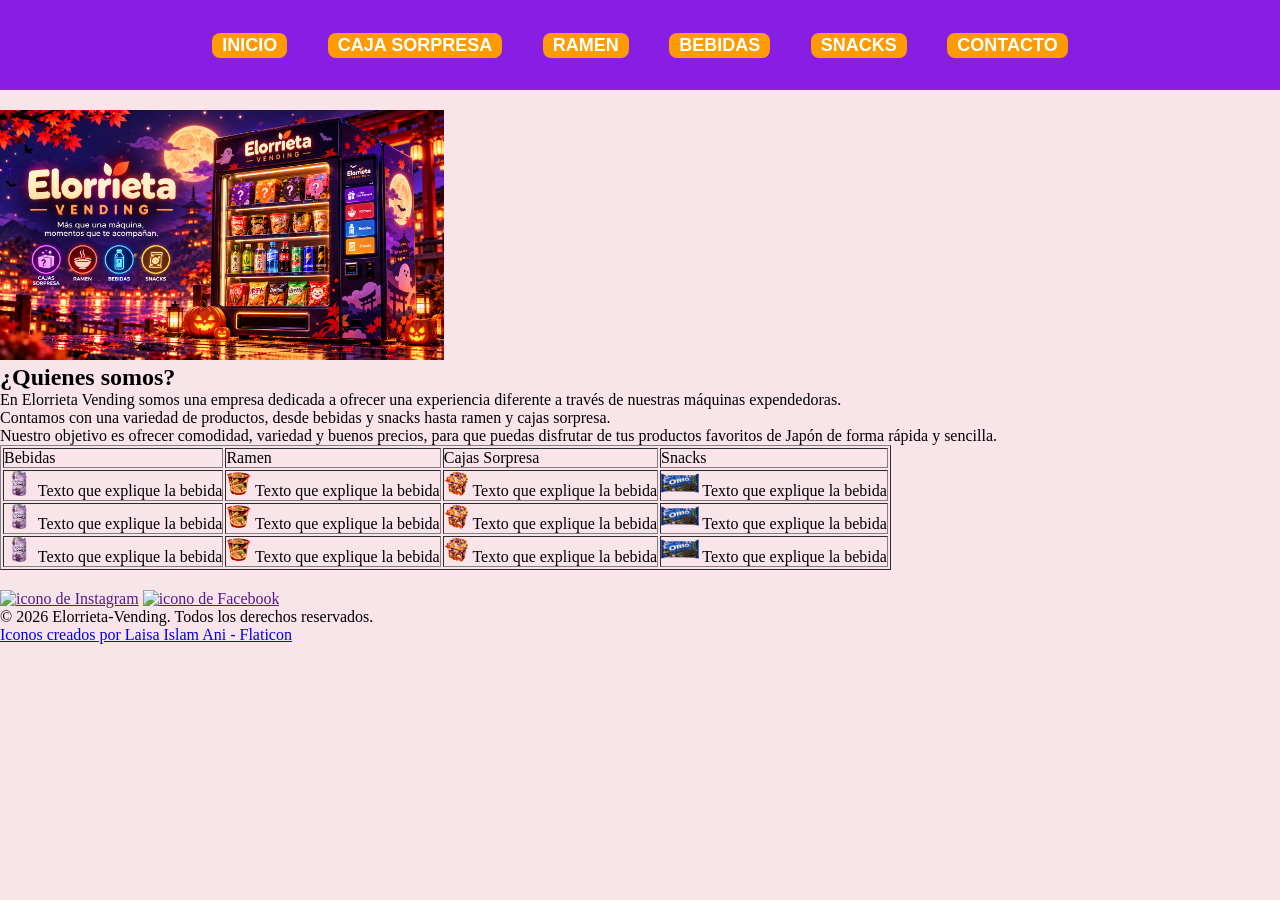
==== Web/Index.html @ 129d5314 "actualizo css otra vez" ====
<!DOCTYPE html>
<html lang="es">

<head>
    <meta charset="UTF-8">
    <meta name="viewport" content="width=device-width, initial-scale=1.0">
    <title>Elorrieta-Vending</title>
    <link rel="stylesheet" href="css/style.css">
    <link rel="preconnect" href="https://fonts.googleapis.com">
    <link rel="preconnect" href="https://fonts.gstatic.com" crossorigin>
    <link
        href="https://fonts.googleapis.com/css2?family=Doppio+One&family=Inconsolata:wght@200..900&family=Jolly+Lodger&display=swap"
        rel="stylesheet">
</head>

<body>
    <header>
        <nav>
            <button><a href="index.html">Inicio</a></button>
            <button><a href="productos-sorpresa.html">Caja Sorpresa</a></button>
            <button><a href="productos-ramen.html">Ramen</a></button>
            <button><a href="productos-bebidas.html">Bebidas</a></button>
            <button><a href="productos-snacks.html">Snacks</a></button>
            <button><a href="contacto.html">Contacto</a></button>
        </nav>

    </header>
    <!-- Imagen de halloween -->
    <main>
        <section id="banner">
            <img src="./Imagenes/Vending prueba.png" alt="Elorrieta-Vending" height="250">
        </section>
        <!-- Quienes somos -->
        <section id="quienes-somos" >
            <h2>¿Quienes somos?</h2>
            <p>En Elorrieta Vending somos una empresa dedicada a ofrecer una
                experiencia diferente a través de nuestras máquinas
                expendedoras.
            </p>
            <p>
                Contamos con una variedad de productos, desde bebidas y
                snacks hasta ramen y cajas sorpresa.
            </p>
            <p>
                Nuestro objetivo es ofrecer comodidad, variedad y buenos
                precios, para que puedas disfrutar de tus productos
                favoritos de Japón de forma rápida y sencilla.
            </p>
        </section>
        <!-- Vista previa con fotos a los lados -->
        <section class="vista_previa" id="vista-previa">
            <div class="tabla">
                <table border="1">
                    <tr>
                        <!-- Poner imagen a la izquierda -->
                        <td class="imagen_bebidas">Bebidas</td>
                        <td class="imagen_ramen">Ramen</td>
                        <td class="imagen_caja">Cajas Sorpresa</td>
                        <td class="imagen_snacks">Snacks</td>
                    </tr>
                    <tr>
                        <td>
                            <img class="fila" src="./Imagenes/Soda_yoongi.png" /> Texto
                            que explique la bebida
                        </td>
                        <td> <img class="fila" src="./Imagenes/Ramen_de_cerdo.png" /> Texto
                            que explique la bebida</td>
                        <td> <img class="fila" src="./Imagenes/Caja_sorpresa_M.png" />
                            Texto que explique la bebida</td>
                        <td> <img class="fila" src="./Imagenes/Orio.png" />
                            Texto que
                            explique la bebida</td>
                    </tr>
                    <tr>
                        <td>
                            <img class="fila" src="./Imagenes/Soda_yoongi.png" /> Texto
                            que explique la bebida
                        </td>
                        <td> <img class="fila" src="./Imagenes/Ramen_de_cerdo.png" /> Texto
                            que explique la bebida</td>
                        <td> <img class="fila" src="./Imagenes/Caja_sorpresa_M.png" />
                            Texto que explique la bebida</td>
                        <td> <img class="fila" src="./Imagenes/Orio.png" />
                            Texto que
                            explique la bebida</td>
                    </tr>
                    <tr>
                        <td>
                            <img class="fila" src="./Imagenes/Soda_yoongi.png" /> Texto
                            que explique la bebida
                        </td>
                        <td> <img class="fila" src="./Imagenes/Ramen_de_cerdo.png" /> Texto
                            que explique la bebida</td>
                        <td> <img class="fila" src="./Imagenes/Caja_sorpresa_M.png" />
                            Texto que explique la bebida</td>
                        <td> <img class="fila" src="./Imagenes/Orio.png" />
                            Texto que
                            explique la bebida</td>
                    </tr>
                </table>
            </div>
        </section>
    </main>
    <footer>
        <section id="redes-sociales">
            <a href><img class="icono" src="Imagenes/iconos/instagram.png" alt="icono de Instagram"></a>
            <a href><img class="icono" src="Imagenes/iconos/facebook.png" alt="icono de Facebook"></a>
        </section>
        <p>© 2026 Elorrieta-Vending. Todos los derechos reservados.</p>
        <p><a href="https://www.flaticon.es/packs/social-media-291" title="iconos">Iconos creados por Laisa Islam Ani -
                Flaticon</a></p>
    </footer>
</body>

</html>
---- Web/css/style.css ----
/* Quitamos márgenes de toda la página */
* {
    margin: 0;
    padding: 0;
}

/* Color de fondo y fuente de letra de toda la página */
html {
    
    height: 100%;
    background-color: #f8e4e9;
    
}


body {
    
    height: 100%;
    display: flex;
    flex-direction: column;
}

/* Colocamos los elementos del nav en el centro*/
header {  
    height: 10%;  
    display: flex;
    align-items:center;
    justify-content: center;
    background-color: #881ee4;
}

nav {
    width: 70%;
    display: flex;
    justify-content: space-around;
}
/* Estilizamos los botones del nav*/
nav button {
    border-radius: 8px;
    border: none;
    padding: 2px 10px 2px 10px;
    background-color: #FF9A00;
}

nav a {
    text-decoration: none;
    color: #ffffff;
    text-transform: uppercase;
    font-size: large;
    font-weight: 900;
}

main {
    margin: 20px 0 20px 0;
}

#

/* Tabla */

.descripcion {
    display: flex;
    flex-direction: column;
    justify-content: flex-start;
    align-items: flex-start;
}


.fila {
    height: 25px;

}

/* Iconos de redes sociales */
.icono {
    width: 2em;
    height: 2em;
}
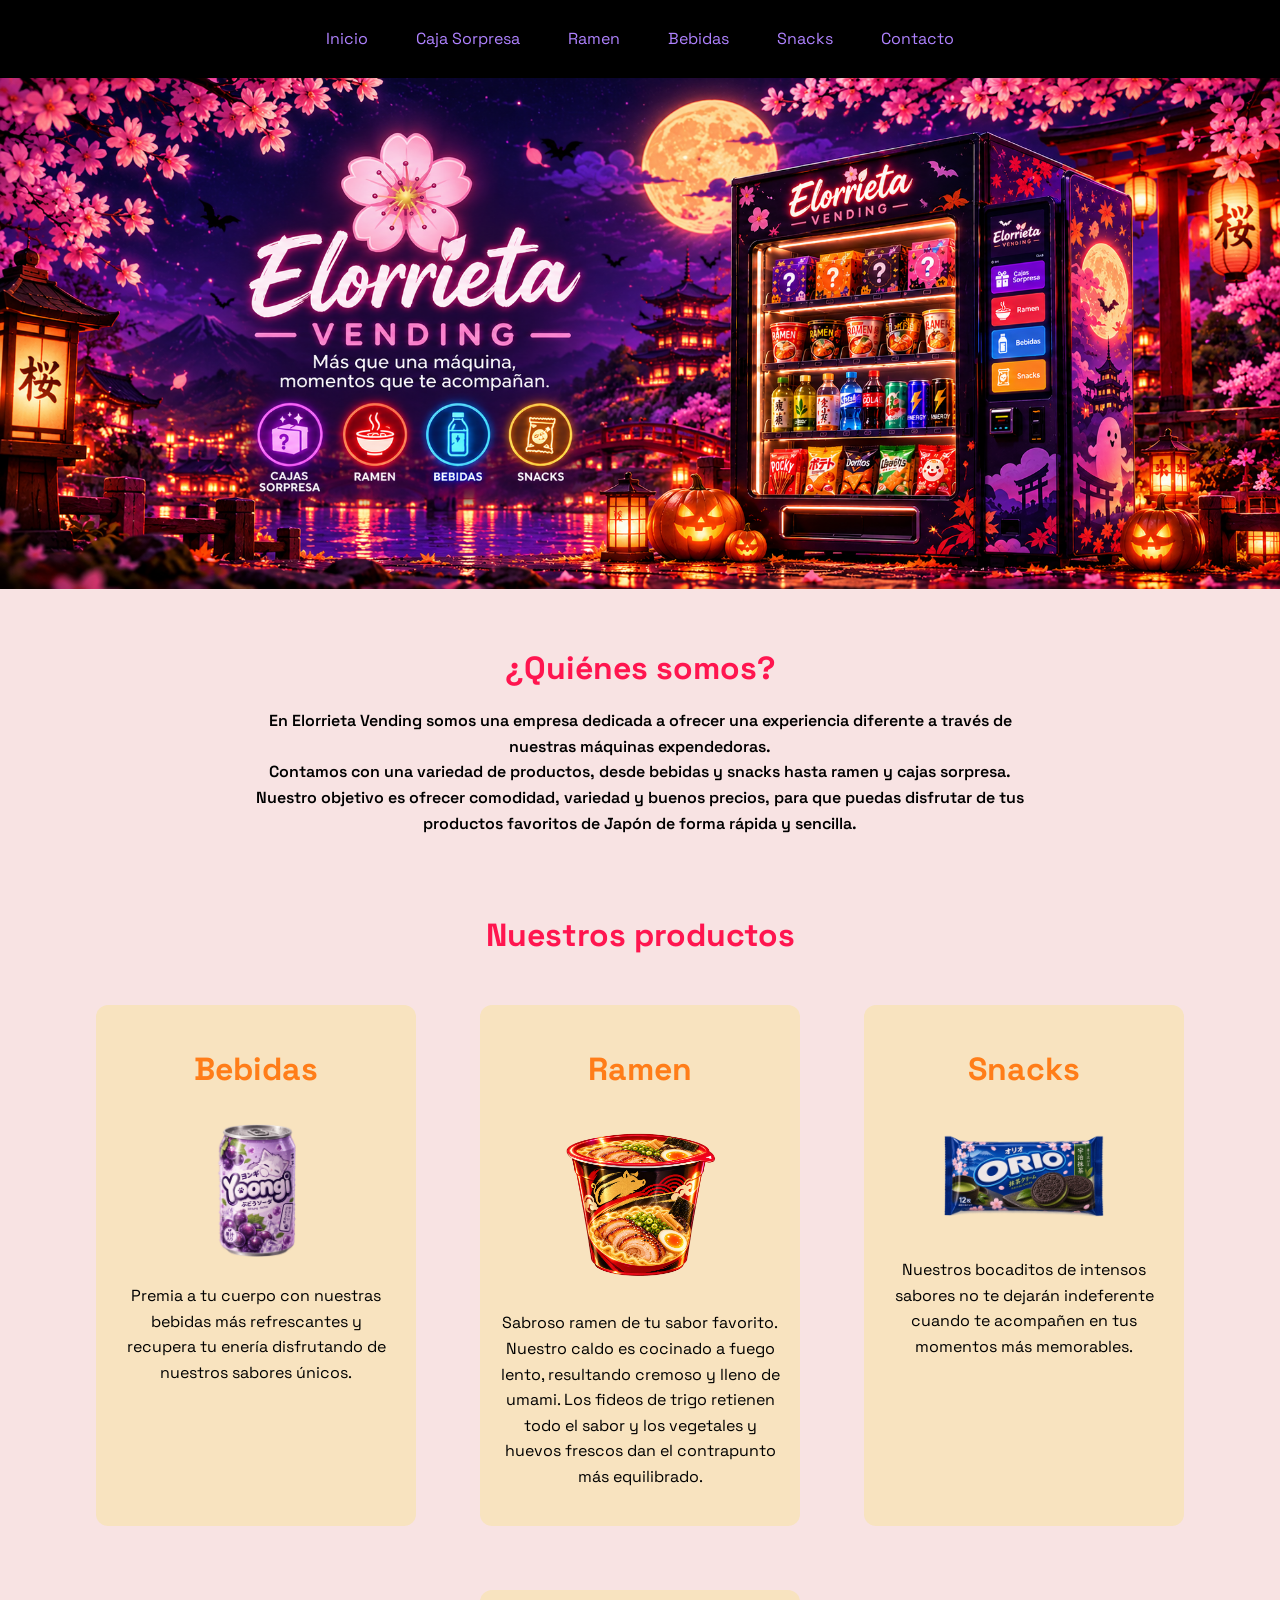
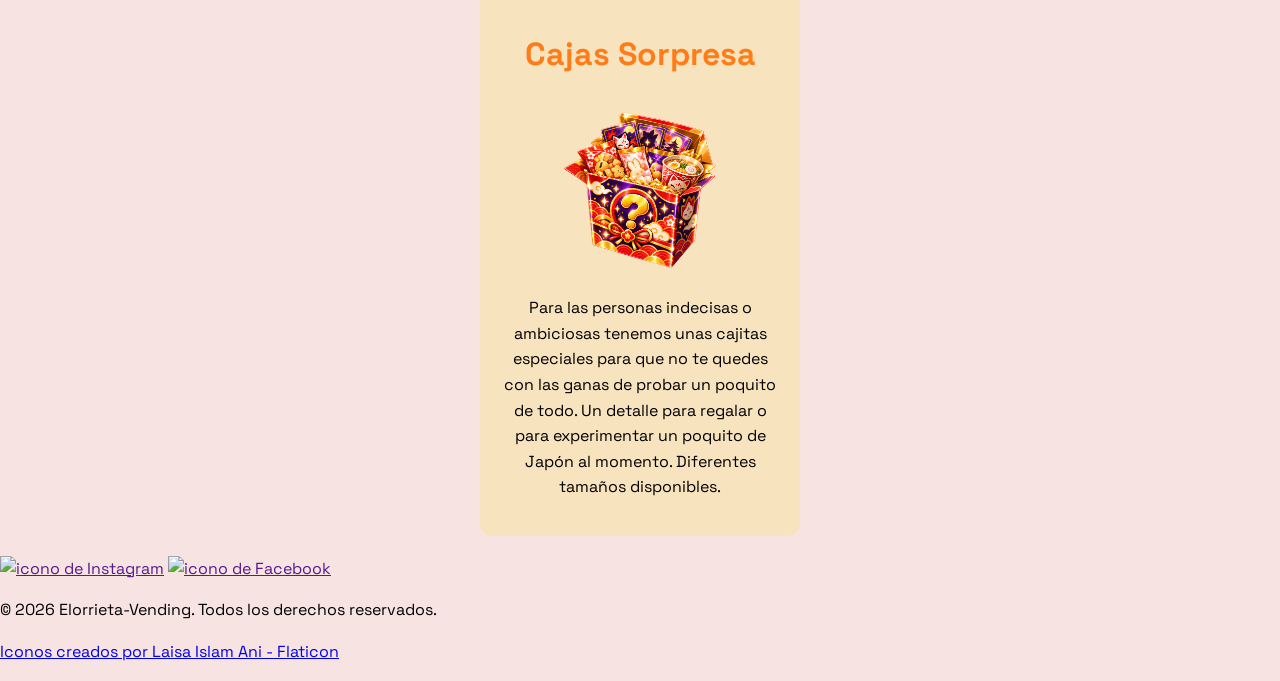
==== commit 66b594fd: "css index" ====
--- a/Web/Index.html
+++ b/Web/Index.html
@@ -5,34 +5,35 @@
     <meta charset="UTF-8">
     <meta name="viewport" content="width=device-width, initial-scale=1.0">
     <title>Elorrieta-Vending</title>
+<!--Enlace con nuestro css-->
     <link rel="stylesheet" href="css/style.css">
+<!--Enlace con las fuentes de Google Fonts elegidas-->
     <link rel="preconnect" href="https://fonts.googleapis.com">
     <link rel="preconnect" href="https://fonts.gstatic.com" crossorigin>
-    <link
-        href="https://fonts.googleapis.com/css2?family=Doppio+One&family=Inconsolata:wght@200..900&family=Jolly+Lodger&display=swap"
-        rel="stylesheet">
+    <link href="https://fonts.googleapis.com/css2?family=Lato:ital,wght@0,100;0,300;0,400;0,700;0,900;1,100;1,300;1,400;1,700;1,900&family=Montserrat:ital,wght@0,100..900;1,100..900&family=Space+Grotesk:wght@300..700&display=swap" rel="stylesheet">
 </head>
 
 <body>
     <header>
         <nav>
-            <button><a href="index.html">Inicio</a></button>
-            <button><a href="productos-sorpresa.html">Caja Sorpresa</a></button>
-            <button><a href="productos-ramen.html">Ramen</a></button>
-            <button><a href="productos-bebidas.html">Bebidas</a></button>
-            <button><a href="productos-snacks.html">Snacks</a></button>
-            <button><a href="contacto.html">Contacto</a></button>
+            <a href="index.html">Inicio</a>
+            <a href="productos-sorpresa.html">Caja Sorpresa</a>
+            <a href="productos-ramen.html">Ramen</a>
+            <a href="productos-bebidas.html">Bebidas</a>
+            <a href="productos-snacks.html">Snacks</a>
+            <a href="contacto.html">Contacto</a>
         </nav>
 
     </header>
-    <!-- Imagen de halloween -->
+    
     <main>
+        <!-- Imagen de halloween -->
         <section id="banner">
-            <img src="./Imagenes/Vending prueba.png" alt="Elorrieta-Vending" height="250">
+            <img src="./Imagenes/banner-principal.png" alt="Elorrieta-Vending" height="250">
         </section>
         <!-- Quienes somos -->
         <section id="quienes-somos" >
-            <h2>¿Quienes somos?</h2>
+            <h2>¿Qui&eacute;nes somos?</h2>
             <p>En Elorrieta Vending somos una empresa dedicada a ofrecer una
                 experiencia diferente a través de nuestras máquinas
                 expendedoras.
@@ -47,57 +48,33 @@
                 favoritos de Japón de forma rápida y sencilla.
             </p>
         </section>
-        <!-- Vista previa con fotos a los lados -->
-        <section class="vista_previa" id="vista-previa">
-            <div class="tabla">
-                <table border="1">
-                    <tr>
-                        <!-- Poner imagen a la izquierda -->
-                        <td class="imagen_bebidas">Bebidas</td>
-                        <td class="imagen_ramen">Ramen</td>
-                        <td class="imagen_caja">Cajas Sorpresa</td>
-                        <td class="imagen_snacks">Snacks</td>
-                    </tr>
-                    <tr>
-                        <td>
-                            <img class="fila" src="./Imagenes/Soda_yoongi.png" /> Texto
-                            que explique la bebida
-                        </td>
-                        <td> <img class="fila" src="./Imagenes/Ramen_de_cerdo.png" /> Texto
-                            que explique la bebida</td>
-                        <td> <img class="fila" src="./Imagenes/Caja_sorpresa_M.png" />
-                            Texto que explique la bebida</td>
-                        <td> <img class="fila" src="./Imagenes/Orio.png" />
-                            Texto que
-                            explique la bebida</td>
-                    </tr>
-                    <tr>
-                        <td>
-                            <img class="fila" src="./Imagenes/Soda_yoongi.png" /> Texto
-                            que explique la bebida
-                        </td>
-                        <td> <img class="fila" src="./Imagenes/Ramen_de_cerdo.png" /> Texto
-                            que explique la bebida</td>
-                        <td> <img class="fila" src="./Imagenes/Caja_sorpresa_M.png" />
-                            Texto que explique la bebida</td>
-                        <td> <img class="fila" src="./Imagenes/Orio.png" />
-                            Texto que
-                            explique la bebida</td>
-                    </tr>
-                    <tr>
-                        <td>
-                            <img class="fila" src="./Imagenes/Soda_yoongi.png" /> Texto
-                            que explique la bebida
-                        </td>
-                        <td> <img class="fila" src="./Imagenes/Ramen_de_cerdo.png" /> Texto
-                            que explique la bebida</td>
-                        <td> <img class="fila" src="./Imagenes/Caja_sorpresa_M.png" />
-                            Texto que explique la bebida</td>
-                        <td> <img class="fila" src="./Imagenes/Orio.png" />
-                            Texto que
-                            explique la bebida</td>
-                    </tr>
-                </table>
+        <!-- Vista previa de tipo de productos -->
+        <section id="vista-previa-productos">
+            <h2>Nuestros productos</h2>
+            <div class="contenedor-tarjetas">
+                <a href="productos-bebidas.html" class="tarjeta-producto">
+                    <h3>Bebidas</h3>
+                    <img src="Imagenes/Soda_yoongi.png" alt="Lata de refresco Yoongi de uva">
+                    <p>Premia a tu cuerpo con nuestras bebidas m&aacute;s refrescantes y recupera tu ener&iacute;a disfrutando de nuestros sabores &uacute;nicos.</p>
+                </a>
+                <a href="productos-ramen.html" class="tarjeta-producto">
+                    <h3>Ramen</h3>
+                    <img src="Imagenes/Ramen_de_cerdo.png" alt="Ramen con sabor a cerdo">
+                    <p>Sabroso ramen de tu sabor favorito. Nuestro caldo es cocinado a fuego lento, resultando cremoso y lleno de umami. Los fideos de trigo retienen todo el sabor 
+                        y los vegetales y huevos frescos dan el contrapunto m&aacute;s equilibrado.</p>
+                </a>
+                <a href="productos-snacks.html" class="tarjeta-producto">
+                    <h3>Snacks</h3>
+                    <img src="Imagenes/Orio.png" alt="Galletas Orio con relleno sabor Matcha">
+                    <p>Nuestros bocaditos de intensos sabores no te dejar&aacute;n indeferente cuando te acompañen en tus momentos m&aacute;s memorables. </p>
+                </a>
+                <a href="productos-sorpresa.html" class="tarjeta-producto">
+                    <h3>Cajas Sorpresa</h3>
+                    <img src="Imagenes/Caja_sorpresa_M.png" alt="Caja tamaño M con productos sorpresa">
+                    <p>Para las personas indecisas o ambiciosas tenemos unas cajitas especiales para que no te quedes con las ganas de probar un poquito de todo. 
+                        Un detalle para regalar o para experimentar un poquito de Japón al momento. Diferentes tamaños disponibles.
+                    </p>
+                </a>
             </div>
         </section>
     </main>
--- a/Web/css/style.css
+++ b/Web/css/style.css
@@ -1,78 +1,127 @@
-/* Quitamos márgenes de toda la página */
-* {
-    margin: 0;
-    padding: 0;
-}
-
-/* Color de fondo y fuente de letra de toda la página */
-html {
-    
-    height: 100%;
-    background-color: #f8e4e9;
-    
+/*Paleta de colores*/
+:root {
+  --naranja-claro: #FF9C5D;
+  --naranja: #FF7D19;
+  --negro: #000000;
+  --morado: #ff154f;
+  --morado-claro: #AF82FF;
+  --fondo-tarjeta: #f7e17c59;
 }
 
 
-body {
-    
-    height: 100%;
-    display: flex;
-    flex-direction: column;
+/* Estilos generales. Quitamos márgenes de toda la página */
+* {
+    box-sizing: border-box;
 }
 
-/* Colocamos los elementos del nav en el centro*/
-header {  
-    height: 10%;  
-    display: flex;
-    align-items:center;
-    justify-content: center;
-    background-color: #881ee4;
+body {
+    margin: 0;
+    font-family: "Space Grotesk", "Montserrat" , "Lato", sans-serif;
+    font-size: 1em;
+    font-weight: 400;
+    line-height: 1.6em;
+    background-color: #f8e3e3;
+}
+
+/* Cabecera y navegación */
+header {
+    background-color: #000000;
+    padding: 1rem;
 }
 
 nav {
-    width: 70%;
     display: flex;
-    justify-content: space-around;
-}
-/* Estilizamos los botones del nav*/
-nav button {
-    border-radius: 8px;
-    border: none;
-    padding: 2px 10px 2px 10px;
-    background-color: #FF9A00;
+    flex-wrap: wrap;
+    justify-content: center;
+    gap: 16px;
 }
 
+/* Estilo de los enlaces de navegación tipo botón*/
 nav a {
+    color: var(--morado-claro);
     text-decoration: none;
-    color: #ffffff;
-    text-transform: uppercase;
-    font-size: large;
-    font-weight: 900;
+    padding: 10px 16px;
+    border-radius: 4px;
+    transition: background-color ease-in 0.25s, color ease-in 0.25s;
 }
 
-main {
-    margin: 20px 0 20px 0;
+/* Estilo al pasar el ratón por encima de los enlaces de navegación*/
+nav a:hover {
+    background-color: var(--naranja);
+    color: var(--negro);
 }
 
-#
+/* Adaptamos el tamaño del banner*/
+#banner img {
+    display: block;
+    width: 100%;
+    height: auto;
+}
 
-/* Tabla */
+/* Estilo de sección Quiénes somos*/
+#quienes-somos {
+    padding: 40px 20px;
+    text-align: center;
+}
+#quienes-somos h2 {
+    color: var(--morado);
+    font-size: 2em;
+}
 
-.descripcion {
+#quienes-somos p {
+    max-width: 800px;
+    margin: 0 auto;
+    font-weight: 600;
+}
+
+/* Estilo de sección de vista previa productos*/
+#vista-previa-productos {
+    padding: 20px;
+    text-align: center;
+}
+
+#vista-previa-productos h2 {
+    padding-bottom: 30px;
+    color: var(--morado);
+    font-size: 2em;
+}
+
+.contenedor-tarjetas {
+    display: flex;
+    flex-direction: row;
+    flex-wrap: wrap;
+    gap: 4rem;
+    justify-content: center;
+}
+
+/* Estilo tipo tarjeta para cada tipo de producto */
+.tarjeta-producto {
+    text-decoration: none;
+    color: inherit;
     display: flex;
     flex-direction: column;
-    justify-content: flex-start;
-    align-items: flex-start;
+    width: 20rem;
+    align-items: center;
+    text-align: center;
+    background-color: var(--fondo-tarjeta);
+    padding: 20px;
+    border-radius: 12px;
 }
 
-
-.fila {
-    height: 25px;
-
+.tarjeta-producto h3 {
+    font-size: 2em;
+    color: var(--naranja);
 }
 
-/* Iconos de redes sociales */
+.tarjeta-producto img{
+    width: 10rem;
+    margin: 10px;
+}
+
+.tarjeta-producto p{
+    width: 100%;
+}
+
 .icono {
-    width: 2em;
-    height: 2em;
+    width: 2rem;
 }
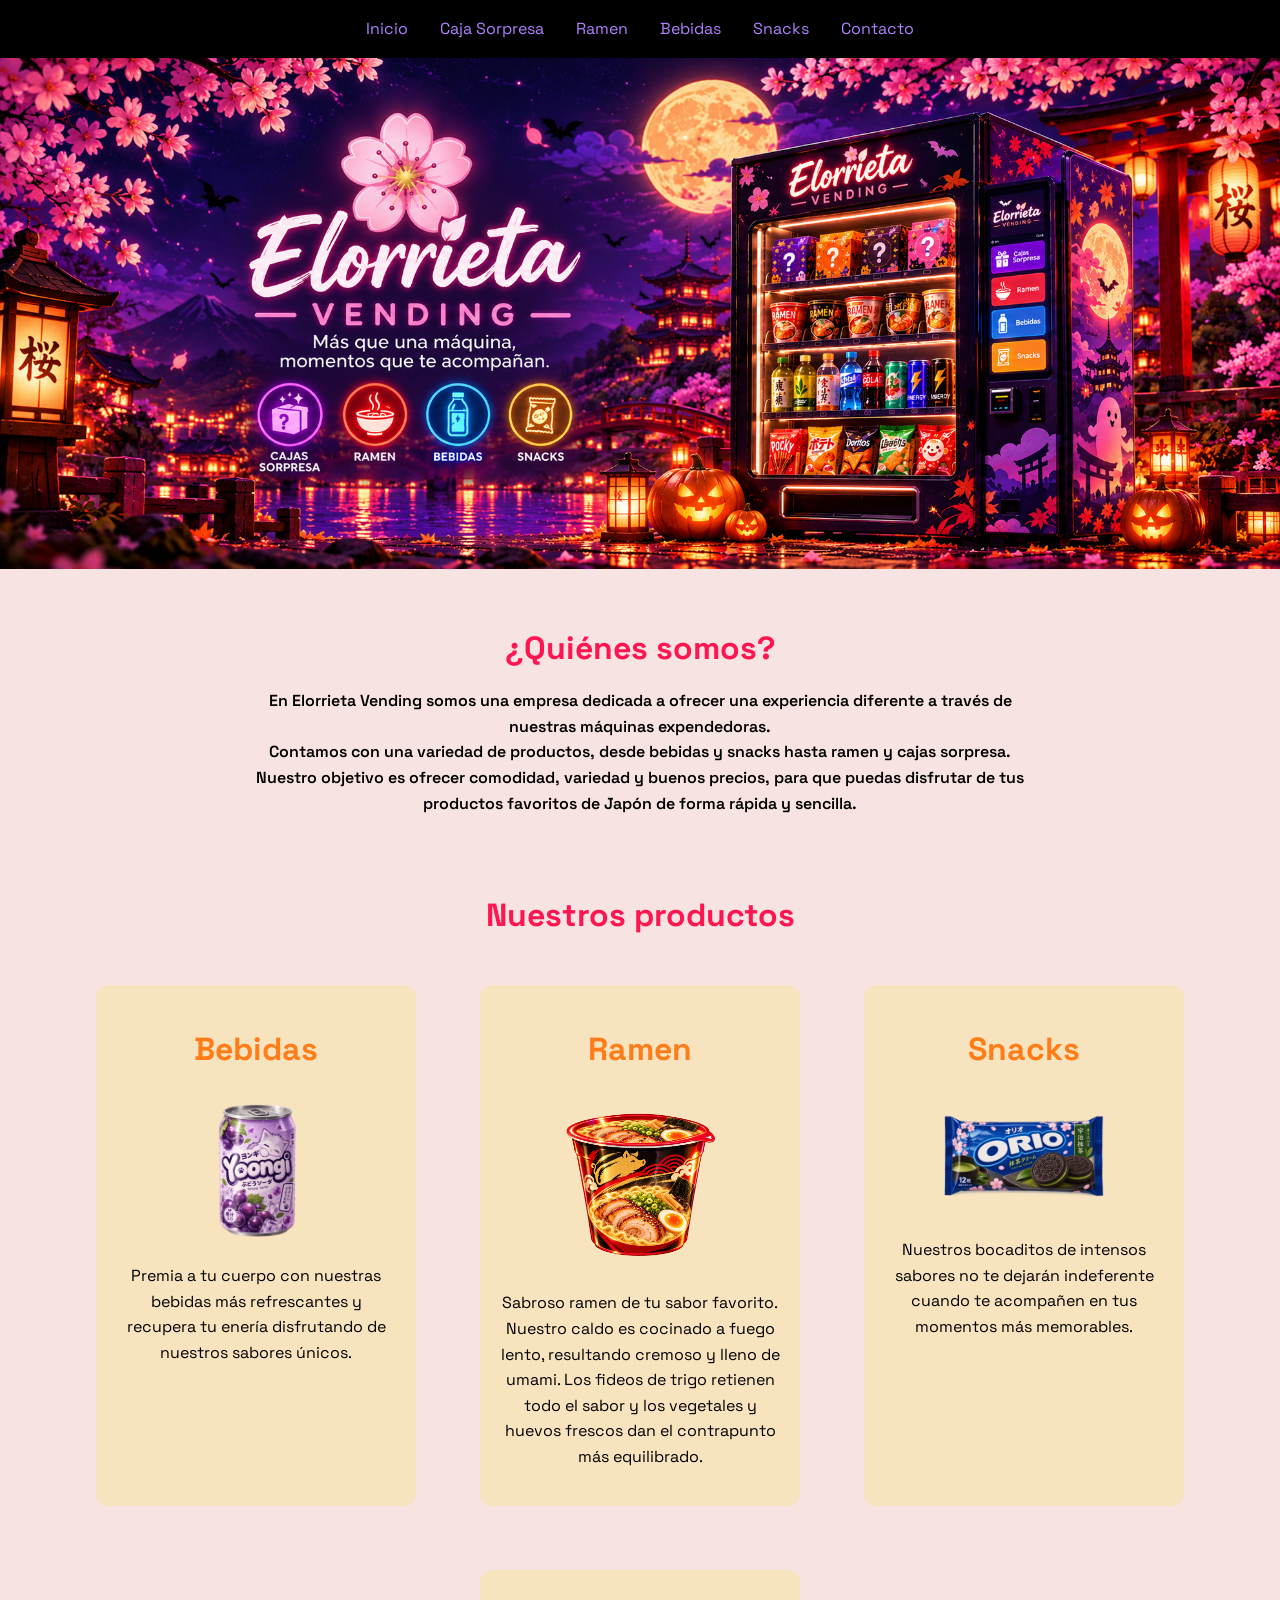
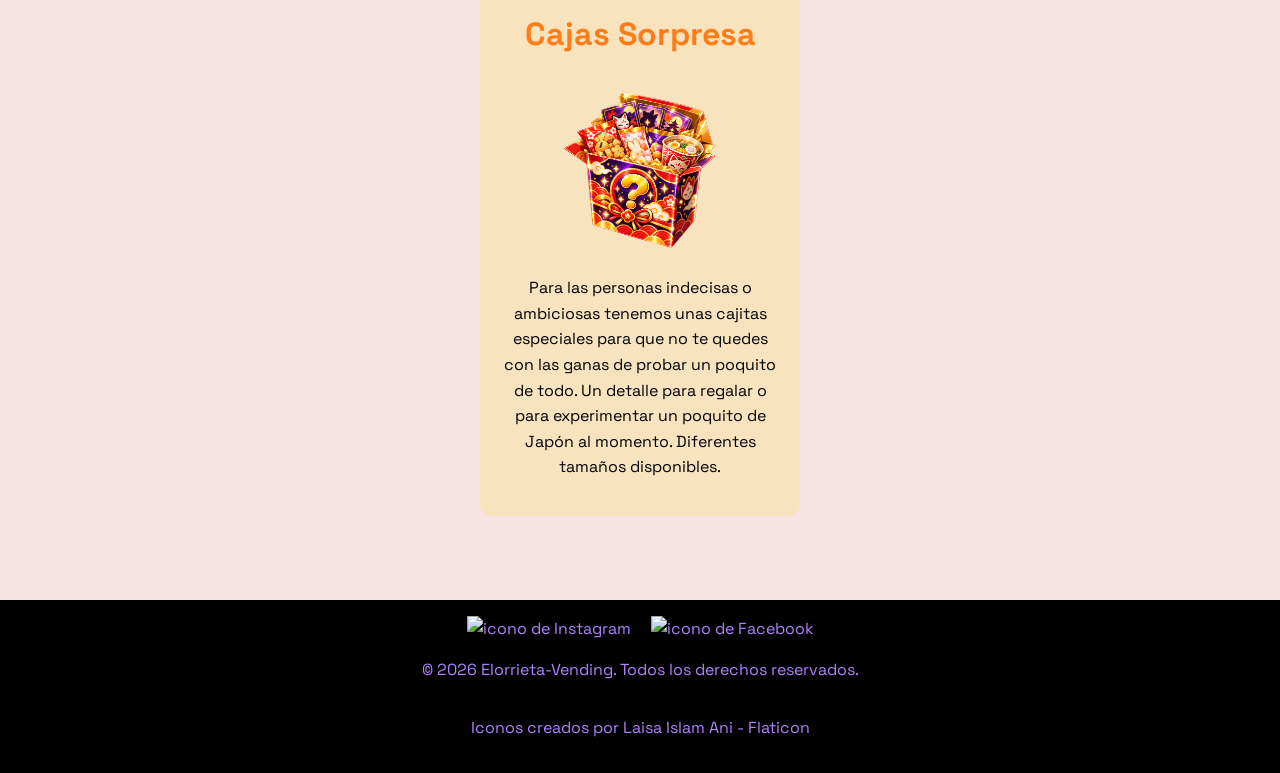
==== commit 42c87799: "actualizacion css" ====
--- a/Web/Index.html
+++ b/Web/Index.html
@@ -16,12 +16,14 @@
 <body>
     <header>
         <nav>
-            <a href="index.html">Inicio</a>
-            <a href="productos-sorpresa.html">Caja Sorpresa</a>
-            <a href="productos-ramen.html">Ramen</a>
-            <a href="productos-bebidas.html">Bebidas</a>
-            <a href="productos-snacks.html">Snacks</a>
-            <a href="contacto.html">Contacto</a>
+            <ul>
+                <li><a href="index.html">Inicio</a></li>
+                <li><a href="productos-sorpresa.html">Caja Sorpresa</a></li>
+                <li><a href="productos-ramen.html">Ramen</a></li>
+                <li><a href="productos-bebidas.html">Bebidas</a></li>
+                <li><a href="productos-snacks.html">Snacks</a></li>
+                <li><a href="contacto.html">Contacto</a></li>
+            </ul>
         </nav>
 
     </header>
--- a/Web/css/style.css
+++ b/Web/css/style.css
@@ -1,11 +1,12 @@
 /*Paleta de colores*/
 :root {
-  --naranja-claro: #FF9C5D;
-  --naranja: #FF7D19;
-  --negro: #000000;
-  --morado: #ff154f;
-  --morado-claro: #AF82FF;
-  --fondo-tarjeta: #f7e17c59;
+    --naranja-claro: #FF9C5D;
+    --naranja: #FF7D19;
+    --negro: #000000;
+    --rosa-fuerte: #ff154f;
+    --morado-claro: #AF82FF;
+    --fondo-tarjeta: #f7e17c59;
+    --fondo-tarjeta-hover: #64b1c957;
 }
 
 
@@ -16,7 +17,7 @@
 
 body {
     margin: 0;
-    font-family: "Space Grotesk", "Montserrat" , "Lato", sans-serif;
+    font-family: "Space Grotesk", "Montserrat", "Lato", sans-serif;
     font-size: 1em;
     font-weight: 400;
     line-height: 1.6em;
@@ -34,6 +35,14 @@
     flex-wrap: wrap;
     justify-content: center;
     gap: 16px;
+}
+
+nav ul {
+    list-style: none;
+    margin: 0;
+    padding: 0;
+    display: flex;
+    flex-direction: row;
 }
 
 /* Estilo de los enlaces de navegación tipo botón*/
@@ -63,8 +72,9 @@
     padding: 40px 20px;
     text-align: center;
 }
+
 #quienes-somos h2 {
-    color: var(--morado);
+    color: var(--rosa-fuerte);
     font-size: 2em;
 }
 
@@ -82,7 +92,7 @@
 
 #vista-previa-productos h2 {
     padding-bottom: 30px;
-    color: var(--morado);
+    color: var(--rosa-fuerte);
     font-size: 2em;
 }
 
@@ -94,7 +104,7 @@
     justify-content: center;
 }
 
-/* Estilo tipo tarjeta para cada tipo de producto */
+/* Estilo tipo tarjeta para cada tipo de producto en vista previa */
 .tarjeta-producto {
     text-decoration: none;
     color: inherit;
@@ -113,15 +123,80 @@
     color: var(--naranja);
 }
 
-.tarjeta-producto img{
+.tarjeta-producto img {
     width: 10rem;
     margin: 10px;
 }
 
-.tarjeta-producto p{
+.tarjeta-producto p {
     width: 100%;
 }
 
+.tarjeta-producto:hover {
+    background-color: var(--fondo-tarjeta-hover);
+    box-shadow: 6px 6px 6px -3px rgba(0, 0, 0, 0.1);
+}
+
+/* Estilo productos descripción*/
+#tipo-producto {
+    text-align: center;
+    color: var(--rosa-fuerte);
+}
+
+#producto-descripcion {
+    
+    background-color: #ff154f;
+    display: flex;
+    flex-direction: column;
+}
+
+.contenedor-img-descripcion {
+    
+    display: flex;
+    justify-content: center;
+}
+
+.contenedor-img-descripcion img {
+    width: 20rem;
+    height: auto;
+}
+
+
+/*Estilo del footer*/
+footer {
+    background-color: var(--negro);
+    padding: 1rem;
+    display: flex;
+    flex-direction: column;
+    align-items: center;
+    margin-top: 4rem;
+}
+
+#redes-sociales {
+    height: auto;
+    display: flex;
+    flex-wrap: wrap;
+    justify-content: center;
+    gap: 20px;
+}
+
+footer p {
+    color: var(--morado-claro);
+}
+
+footer a {
+    color: var(--morado-claro);
+    text-decoration: none;
+}
+
+footer a:hover {
+    text-decoration: underline;
+}
+
 .icono {
-    width: 2rem;
+    width: 2.2rem;
+}
+
+.icono:hover {
+    width: 2.8rem;
 }
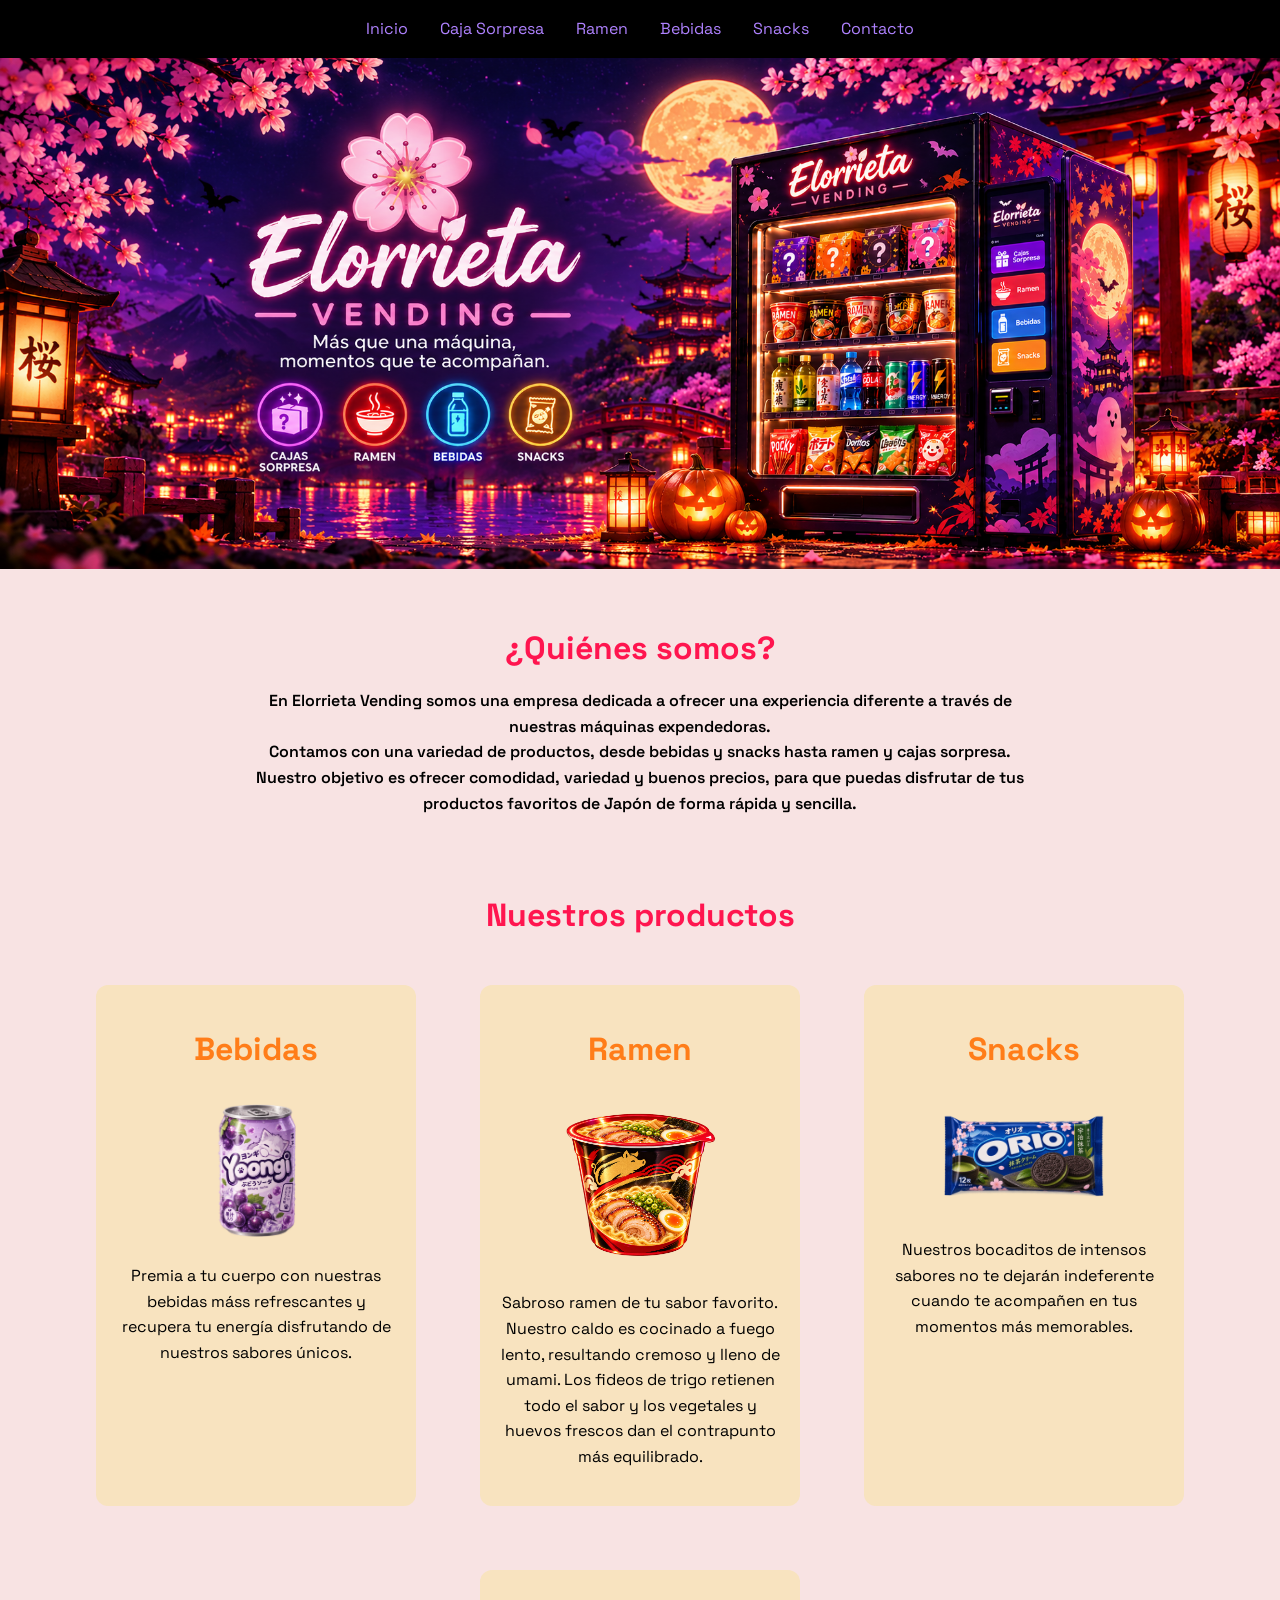
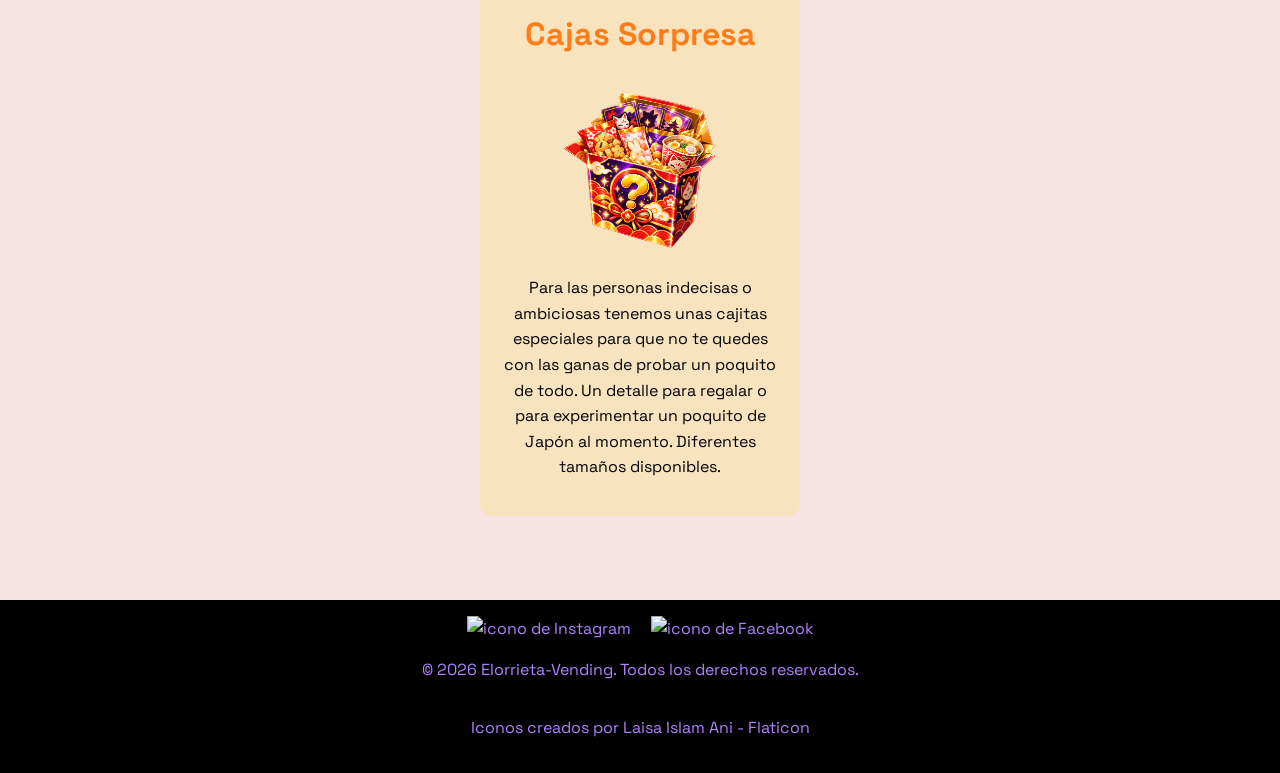
==== commit 09a05b4a: "actualiza bebidas css" ====
--- a/Web/Index.html
+++ b/Web/Index.html
@@ -35,7 +35,7 @@
         </section>
         <!-- Quienes somos -->
         <section id="quienes-somos" >
-            <h2>¿Qui&eacute;nes somos?</h2>
+            <h1>¿Quiénes somos?</h1>
             <p>En Elorrieta Vending somos una empresa dedicada a ofrecer una
                 experiencia diferente a través de nuestras máquinas
                 expendedoras.
@@ -57,18 +57,18 @@
                 <a href="productos-bebidas.html" class="tarjeta-producto">
                     <h3>Bebidas</h3>
                     <img src="Imagenes/Soda_yoongi.png" alt="Lata de refresco Yoongi de uva">
-                    <p>Premia a tu cuerpo con nuestras bebidas m&aacute;s refrescantes y recupera tu ener&iacute;a disfrutando de nuestros sabores &uacute;nicos.</p>
+                    <p>Premia a tu cuerpo con nuestras bebidas máss refrescantes y recupera tu energía disfrutando de nuestros sabores únicos.</p>
                 </a>
                 <a href="productos-ramen.html" class="tarjeta-producto">
                     <h3>Ramen</h3>
                     <img src="Imagenes/Ramen_de_cerdo.png" alt="Ramen con sabor a cerdo">
                     <p>Sabroso ramen de tu sabor favorito. Nuestro caldo es cocinado a fuego lento, resultando cremoso y lleno de umami. Los fideos de trigo retienen todo el sabor 
-                        y los vegetales y huevos frescos dan el contrapunto m&aacute;s equilibrado.</p>
+                        y los vegetales y huevos frescos dan el contrapunto más equilibrado.</p>
                 </a>
                 <a href="productos-snacks.html" class="tarjeta-producto">
                     <h3>Snacks</h3>
                     <img src="Imagenes/Orio.png" alt="Galletas Orio con relleno sabor Matcha">
-                    <p>Nuestros bocaditos de intensos sabores no te dejar&aacute;n indeferente cuando te acompañen en tus momentos m&aacute;s memorables. </p>
+                    <p>Nuestros bocaditos de intensos sabores no te dejarán indeferente cuando te acompañen en tus momentos más memorables. </p>
                 </a>
                 <a href="productos-sorpresa.html" class="tarjeta-producto">
                     <h3>Cajas Sorpresa</h3>
--- a/Web/css/style.css
+++ b/Web/css/style.css
@@ -73,7 +73,7 @@
     text-align: center;
 }
 
-#quienes-somos h2 {
+#quienes-somos h1 {
     color: var(--rosa-fuerte);
     font-size: 2em;
 }
@@ -104,7 +104,7 @@
     justify-content: center;
 }
 
-/* Estilo tipo tarjeta para cada tipo de producto en vista previa */
+/* Estilo tipo tarjeta para cada tipo de producto en vista previa de index.html*/
 .tarjeta-producto {
     text-decoration: none;
     color: inherit;
@@ -137,29 +137,48 @@
     box-shadow: 6px 6px 6px -3px rgba(0, 0, 0, 0.1);
 }
 
-/* Estilo productos descripción*/
-#tipo-producto {
+/* Estilo productos descripción en páginas de productos*/
+.productos-descripcion {
+    margin: 2rem 6rem;
+    background-color: #AF82FF;
+    display: flex;
+    flex-direction: column;
+}
+
+.productos-descripcion h1 {
     text-align: center;
     color: var(--rosa-fuerte);
 }
 
-#producto-descripcion {
+.contenedor-productos {
+    background-color: #FF9C5D;
+    width: 100%;
+    display: flex;
+    flex-direction: row;
+    flex-wrap: wrap;
+    align-items: center;
+}
+
+.contenedor-img {
+    background-color: #FF7D19;
+    width: 25rem;
+    display: flex;
+    justify-content: center;
+}
+
+.contenedor-img img {
+    width: 20em;
+    height: auto;
+}
+
+.contenedor-nombre-descripcion {
+    background-color: aquamarine;
+    padding: 1rem 2rem;
     
-    background-color: #ff154f;
-    display: flex;
-    flex-direction: column;
-}
-
-.contenedor-img-descripcion {
-    
-    display: flex;
-    justify-content: center;
-}
-
-.contenedor-img-descripcion img {
-    width: 20rem;
-    height: auto;
-}
+}
+
+
+
 
 
 /*Estilo del footer*/
@@ -199,4 +218,39 @@
 
 .icono:hover {
     width: 2.8rem;
+}
+
+/* Texto de la página de contactos */
+#horario {
+    text-align: center;
+    justify-content: center;
+}
+
+#contacto {
+    text-align: center;
+    justify-content: center;
+    flex: content;
+    background-color: var(--fondo-tarjeta);
+    padding: 20px;
+    border-radius: 12px;
+    align-items: center;
+    margin: 0 40rem;
+}
+
+#direccion {
+    text-align: center;
+    justify-content: center;
+}
+
+#icono {
+    text-align: center;
+}
+
+/* El mapa */
+.mapa {
+    text-align: center;
+    width: 100%;
+    height: 20rem;
+    display: flex;
+
 }
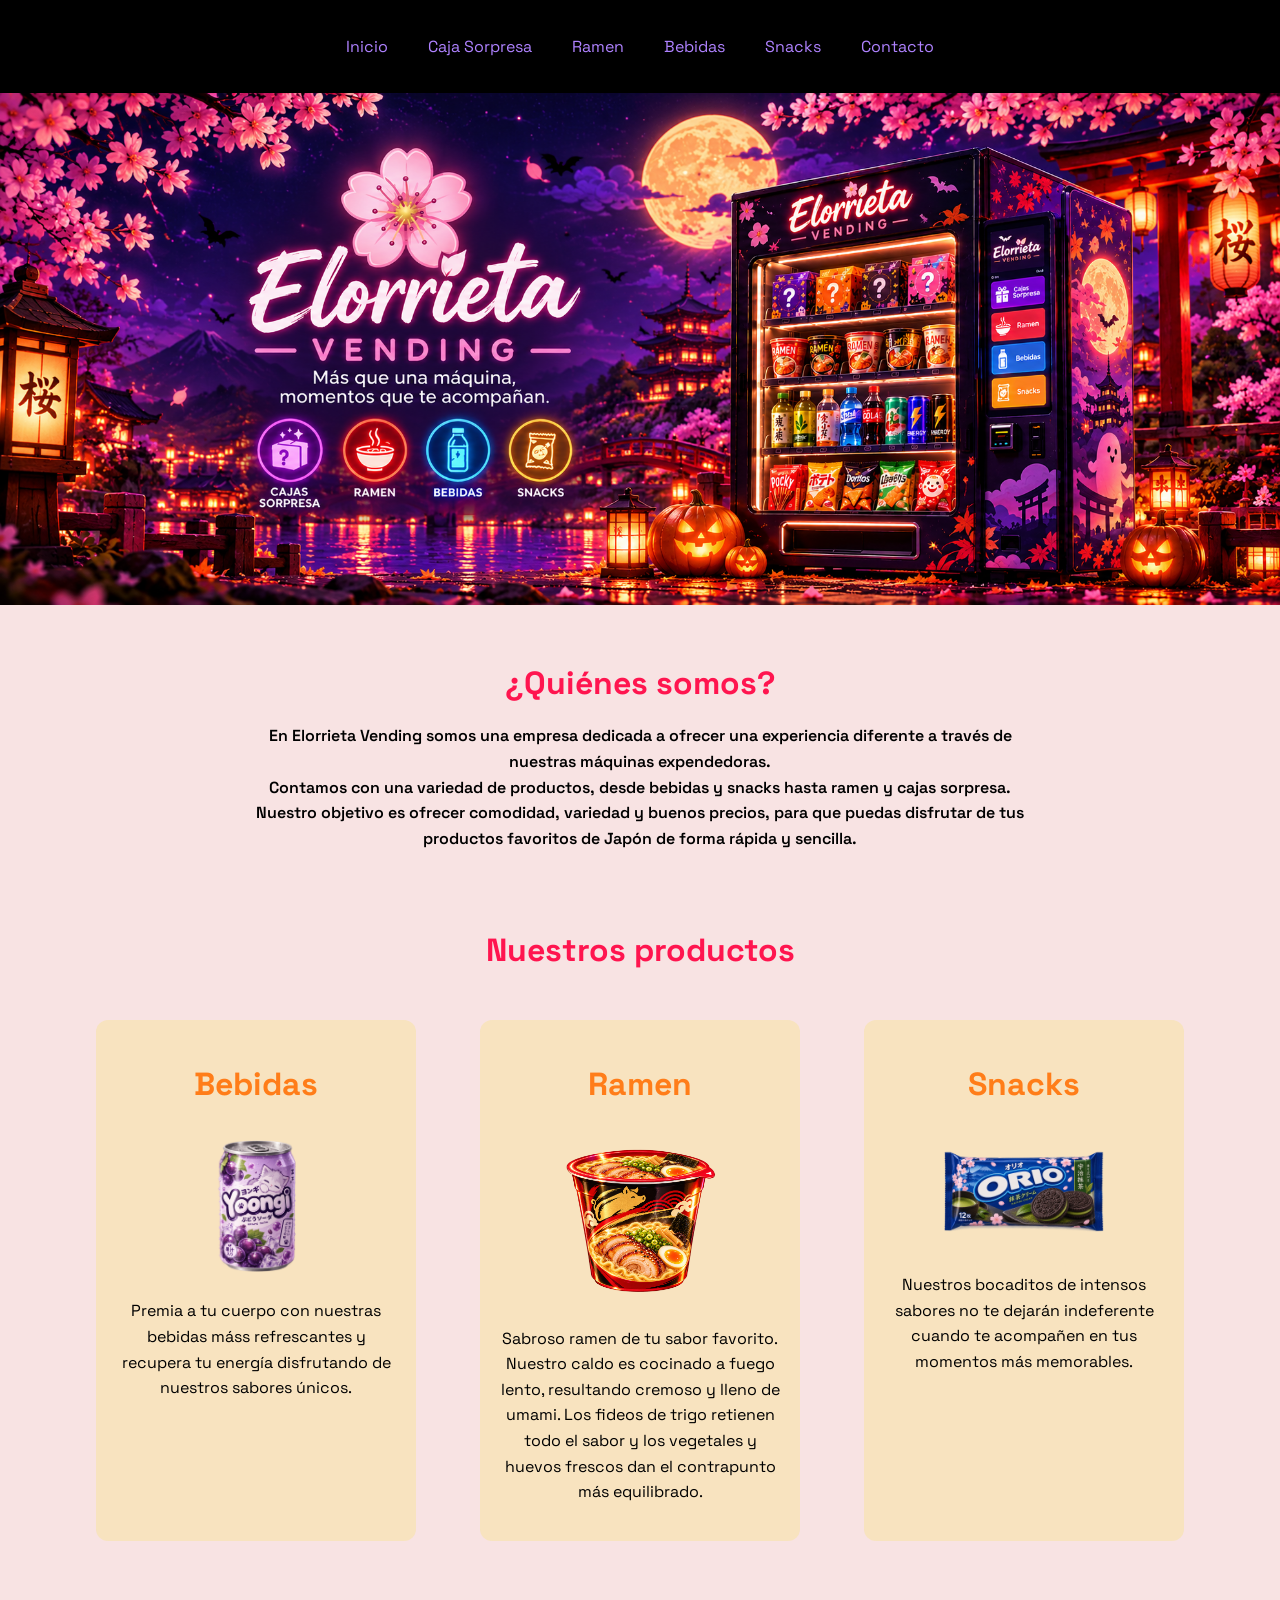
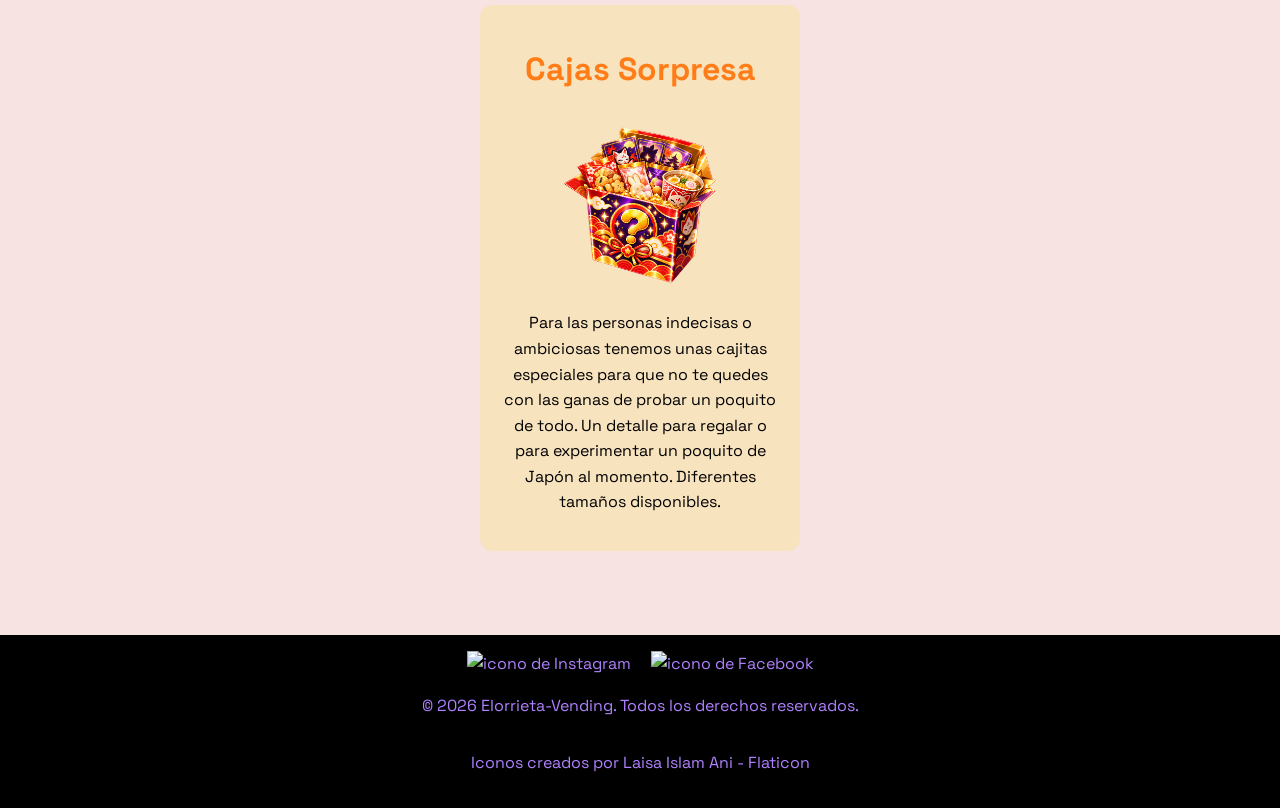
==== commit 1d69ba51: "Foto de BTS y validado todo el codigo" ====
--- a/Web/Index.html
+++ b/Web/Index.html
@@ -1,94 +1,117 @@
 <!DOCTYPE html>
 <html lang="es">
 
-<head>
-    <meta charset="UTF-8">
-    <meta name="viewport" content="width=device-width, initial-scale=1.0">
-    <title>Elorrieta-Vending</title>
-<!--Enlace con nuestro css-->
-    <link rel="stylesheet" href="css/style.css">
-<!--Enlace con las fuentes de Google Fonts elegidas-->
-    <link rel="preconnect" href="https://fonts.googleapis.com">
-    <link rel="preconnect" href="https://fonts.gstatic.com" crossorigin>
-    <link href="https://fonts.googleapis.com/css2?family=Lato:ital,wght@0,100;0,300;0,400;0,700;0,900;1,100;1,300;1,400;1,700;1,900&family=Montserrat:ital,wght@0,100..900;1,100..900&family=Space+Grotesk:wght@300..700&display=swap" rel="stylesheet">
-</head>
+    <head>
+        <meta charset="UTF-8">
+        <meta name="viewport" content="width=device-width, initial-scale=1.0">
+        <title>Elorrieta-Vending</title>
+        <!--Enlace con nuestro css-->
+        <link rel="stylesheet" href="css/style.css">
+        <!--Enlace con las fuentes de Google Fonts elegidas-->
+        <link rel="preconnect" href="https://fonts.googleapis.com">
+        <link rel="preconnect" href="https://fonts.gstatic.com" crossorigin>
+        <link
+            href="https://fonts.googleapis.com/css2?family=Lato:ital,wght@0,100;0,300;0,400;0,700;0,900;1,100;1,300;1,400;1,700;1,900&family=Montserrat:ital,wght@0,100..900;1,100..900&family=Space+Grotesk:wght@300..700&display=swap"
+            rel="stylesheet">
+    </head>
 
-<body>
-    <header>
-        <nav>
-            <ul>
-                <li><a href="index.html">Inicio</a></li>
-                <li><a href="productos-sorpresa.html">Caja Sorpresa</a></li>
-                <li><a href="productos-ramen.html">Ramen</a></li>
-                <li><a href="productos-bebidas.html">Bebidas</a></li>
-                <li><a href="productos-snacks.html">Snacks</a></li>
-                <li><a href="contacto.html">Contacto</a></li>
-            </ul>
-        </nav>
+    <body>
+        <header>
+            <!-- Barra de navegacion -->
+            <nav>
+                <ul>
+                    <li><a href="index.html">Inicio</a></li>
+                    <li><a href="productos-sorpresa.html">Caja Sorpresa</a></li>
+                    <li><a href="productos-ramen.html">Ramen</a></li>
+                    <li><a href="productos-bebidas.html">Bebidas</a></li>
+                    <li><a href="productos-snacks.html">Snacks</a></li>
+                    <li><a href="contacto.html">Contacto</a></li>
+                </ul>
+            </nav>
 
-    </header>
-    
-    <main>
-        <!-- Imagen de halloween -->
-        <section id="banner">
-            <img src="./Imagenes/banner-principal.png" alt="Elorrieta-Vending" height="250">
-        </section>
-        <!-- Quienes somos -->
-        <section id="quienes-somos" >
-            <h1>¿Quiénes somos?</h1>
-            <p>En Elorrieta Vending somos una empresa dedicada a ofrecer una
-                experiencia diferente a través de nuestras máquinas
-                expendedoras.
-            </p>
-            <p>
-                Contamos con una variedad de productos, desde bebidas y
-                snacks hasta ramen y cajas sorpresa.
-            </p>
-            <p>
-                Nuestro objetivo es ofrecer comodidad, variedad y buenos
-                precios, para que puedas disfrutar de tus productos
-                favoritos de Japón de forma rápida y sencilla.
-            </p>
-        </section>
-        <!-- Vista previa de tipo de productos -->
-        <section id="vista-previa-productos">
-            <h2>Nuestros productos</h2>
-            <div class="contenedor-tarjetas">
-                <a href="productos-bebidas.html" class="tarjeta-producto">
-                    <h3>Bebidas</h3>
-                    <img src="Imagenes/Soda_yoongi.png" alt="Lata de refresco Yoongi de uva">
-                    <p>Premia a tu cuerpo con nuestras bebidas máss refrescantes y recupera tu energía disfrutando de nuestros sabores únicos.</p>
-                </a>
-                <a href="productos-ramen.html" class="tarjeta-producto">
-                    <h3>Ramen</h3>
-                    <img src="Imagenes/Ramen_de_cerdo.png" alt="Ramen con sabor a cerdo">
-                    <p>Sabroso ramen de tu sabor favorito. Nuestro caldo es cocinado a fuego lento, resultando cremoso y lleno de umami. Los fideos de trigo retienen todo el sabor 
-                        y los vegetales y huevos frescos dan el contrapunto más equilibrado.</p>
-                </a>
-                <a href="productos-snacks.html" class="tarjeta-producto">
-                    <h3>Snacks</h3>
-                    <img src="Imagenes/Orio.png" alt="Galletas Orio con relleno sabor Matcha">
-                    <p>Nuestros bocaditos de intensos sabores no te dejarán indeferente cuando te acompañen en tus momentos más memorables. </p>
-                </a>
-                <a href="productos-sorpresa.html" class="tarjeta-producto">
-                    <h3>Cajas Sorpresa</h3>
-                    <img src="Imagenes/Caja_sorpresa_M.png" alt="Caja tamaño M con productos sorpresa">
-                    <p>Para las personas indecisas o ambiciosas tenemos unas cajitas especiales para que no te quedes con las ganas de probar un poquito de todo. 
-                        Un detalle para regalar o para experimentar un poquito de Japón al momento. Diferentes tamaños disponibles.
-                    </p>
-                </a>
-            </div>
-        </section>
-    </main>
-    <footer>
-        <section id="redes-sociales">
-            <a href><img class="icono" src="Imagenes/iconos/instagram.png" alt="icono de Instagram"></a>
-            <a href><img class="icono" src="Imagenes/iconos/facebook.png" alt="icono de Facebook"></a>
-        </section>
-        <p>© 2026 Elorrieta-Vending. Todos los derechos reservados.</p>
-        <p><a href="https://www.flaticon.es/packs/social-media-291" title="iconos">Iconos creados por Laisa Islam Ani -
-                Flaticon</a></p>
-    </footer>
-</body>
+        </header>
+
+        <main>
+            <!-- Imagen de halloween -->
+            <section id="banner">
+                <img src="./Imagenes/banner-principal.png"
+                    alt="Elorrieta-Vending" height="250">
+            </section>
+            <!-- Quienes somos -->
+            <section id="quienes-somos">
+                <h1>¿Quiénes somos?</h1>
+                <p>En Elorrieta Vending somos una empresa dedicada a ofrecer una
+                    experiencia diferente a través de nuestras máquinas
+                    expendedoras.
+                </p>
+                <p>
+                    Contamos con una variedad de productos, desde bebidas y
+                    snacks hasta ramen y cajas sorpresa.
+                </p>
+                <p>
+                    Nuestro objetivo es ofrecer comodidad, variedad y buenos
+                    precios, para que puedas disfrutar de tus productos
+                    favoritos de Japón de forma rápida y sencilla.
+                </p>
+            </section>
+            <!-- Vista previa de tipo de productos -->
+            <section id="vista-previa-productos">
+                <h2>Nuestros productos</h2>
+                <div class="contenedor-tarjetas">
+                    <a href="productos-bebidas.html" class="tarjeta-producto">
+                        <h3>Bebidas</h3>
+                        <img src="Imagenes/productos/bebida-soda_yoongi.png"
+                            alt="Lata de refresco Yoongi de uva">
+                        <p>Premia a tu cuerpo con nuestras bebidas máss
+                            refrescantes y recupera tu energía disfrutando de
+                            nuestros sabores únicos.</p>
+                    </a>
+                    <a href="productos-ramen.html" class="tarjeta-producto">
+                        <h3>Ramen</h3>
+                        <img src="Imagenes/productos/ramen-cerdo.png"
+                            alt="Ramen con sabor a cerdo">
+                        <p>Sabroso ramen de tu sabor favorito. Nuestro caldo es
+                            cocinado a fuego lento, resultando cremoso y lleno
+                            de umami. Los fideos de trigo retienen todo el sabor
+                            y los vegetales y huevos frescos dan el contrapunto
+                            más equilibrado.</p>
+                    </a>
+                    <a href="productos-snacks.html" class="tarjeta-producto">
+                        <h3>Snacks</h3>
+                        <img src="Imagenes/productos/snack-orio.png"
+                            alt="Galletas Orio con relleno sabor Matcha">
+                        <p>Nuestros bocaditos de intensos sabores no te dejarán
+                            indeferente cuando te acompañen en tus momentos más
+                            memorables. </p>
+                    </a>
+                    <a href="productos-sorpresa.html" class="tarjeta-producto">
+                        <h3>Cajas Sorpresa</h3>
+                        <img src="Imagenes/productos/caja-sorpresa-M.png"
+                            alt="Caja tamaño M con productos sorpresa">
+                        <p>Para las personas indecisas o ambiciosas tenemos unas
+                            cajitas especiales para que no te quedes con las
+                            ganas de probar un poquito de todo.
+                            Un detalle para regalar o para experimentar un
+                            poquito de Japón al momento. Diferentes tamaños
+                            disponibles.
+                        </p>
+                    </a>
+                </div>
+            </section>
+        </main>
+        <footer> 
+            <!-- Redes sociales y copyright -->
+            <section id="redes-sociales">
+                <a href="https://www.elorrieta.eus/es/"><img class="icono" src="Imagenes/iconos/instagram.png"
+                        alt="icono de Instagram"></a>
+                <a href="https://www.elorrieta.eus/es/"><img class="icono" src="Imagenes/iconos/facebook.png"
+                        alt="icono de Facebook"></a>
+            </section>
+            <p>© 2026 Elorrieta-Vending. Todos los derechos reservados.</p>
+            <p><a href="https://www.flaticon.es/packs/social-media-291"
+                    title="iconos">Iconos creados por Laisa Islam Ani -
+                    Flaticon</a></p>
+        </footer>
+    </body>
 
 </html>
--- a/Web/css/style.css
+++ b/Web/css/style.css
@@ -7,6 +7,8 @@
     --morado-claro: #AF82FF;
     --fondo-tarjeta: #f7e17c59;
     --fondo-tarjeta-hover: #64b1c957;
+    --fondo-producto: #f18749b9;
+    --descripcion-producto: #f8d86eb9;
 }
 
 
@@ -32,9 +34,8 @@
 
 nav {
     display: flex;
-    flex-wrap: wrap;
-    justify-content: center;
-    gap: 16px;
+    justify-content: center;
+    padding: 0.5rem;
 }
 
 nav ul {
@@ -42,14 +43,17 @@
     margin: 0;
     padding: 0;
     display: flex;
-    flex-direction: row;
-}
-
-/* Estilo de los enlaces de navegación tipo botón*/
+    flex-wrap: wrap;
+    justify-content: center;
+    gap: 0.5rem;
+}
+
+/* Enlaces de navegación tipo botón*/
 nav a {
+    display: block;
     color: var(--morado-claro);
     text-decoration: none;
-    padding: 10px 16px;
+    padding: 0.6rem 1rem;
     border-radius: 4px;
     transition: background-color ease-in 0.25s, color ease-in 0.25s;
 }
@@ -60,6 +64,46 @@
     color: var(--negro);
 }
 
+/*Footer*/
+footer {
+    background-color: var(--negro);
+    padding: 1rem;
+    display: flex;
+    flex-direction: column;
+    align-items: center;
+    margin-top: 4rem;
+}
+
+#redes-sociales {
+    height: auto;
+    display: flex;
+    flex-wrap: wrap;
+    justify-content: center;
+    gap: 20px;
+}
+
+footer p {
+    color: var(--morado-claro);
+}
+
+footer a {
+    color: var(--morado-claro);
+    text-decoration: none;
+}
+
+footer a:hover {
+    text-decoration: underline;
+}
+
+.icono {
+    width: 2.2rem;
+}
+
+.icono:hover {
+    width: 2.8rem;
+}
+
+/*Index.html*/
 /* Adaptamos el tamaño del banner*/
 #banner img {
     display: block;
@@ -139,111 +183,117 @@
 
 /* Estilo productos descripción en páginas de productos*/
 .productos-descripcion {
-    margin: 2rem 6rem;
-    background-color: #AF82FF;
+    max-width: 1200px;
+    margin: 2rem auto;
+    padding: 0 1rem;
+}
+
+/*productos-_____.html*/
+/* Estilo título página*/
+.productos-descripcion h1 {
+    text-align: center;
+    color: var(--rosa-fuerte);
+}
+
+/* Estilo para el contenedor de los productos*/
+.contenedor-productos {
     display: flex;
     flex-direction: column;
-}
-
-.productos-descripcion h1 {
-    text-align: center;
+    align-items: center;
+    gap: 2rem;
+}
+
+/* Estilo para cada artículo, contiene la imagen y descripción*/
+.producto {
+    display: flex;
+    flex-direction: row;
+    align-items: center;
+    width: 100%;
+    gap: 2rem;
+    padding: 1.5rem;
+    background-color: var(--fondo-producto);
+    border-radius: 12px;
+}
+
+/* Imagen de artículo*/
+.contenedor-img {
+    display: flex;
+    justify-content: center;
+    flex: 0 0 25rem;
+}
+
+.contenedor-img img {
+    display: block;
+    max-width: 100%;
+    height: auto;
+}
+
+/* Nombre y descripción del artículo*/
+.contenedor-nombre-descripcion {
+    background-color: var(--descripcion-producto);
+    flex: 1;
+    min-width: 0;
+    padding: 1rem;
+    border-radius: 12px;
+}
+
+/*contacto.html*/
+/* Estilo a la página completa*/
+.main-contacto {
+    max-width: 1200px;
+    margin: 0 auto;
+    padding: 2rem 1rem;
+}
+
+#horario,
+#contacto {
+    width: 100%;
+    max-width: 900px;
+    margin: 0 auto 2rem;
+    padding: 1.5rem;
+    text-align: center;
+    border-radius: 12px;
+}
+
+#direccion {
+    max-width: 1200px;
+    padding: 1.5rem;
+    text-align: center;
+}
+
+#contacto {
+    background-color: var(--fondo-tarjeta);
+}
+
+.canales-contacto,
+.redes-contacto {
+    display: flex;
+    flex-wrap: wrap;
+    justify-content: center;
+    align-items: center;
+    gap: 1rem;
+}
+
+.canal {
+    display: flex;
+    align-items: center;
+    justify-content: center;
+    gap: 0.5rem;
+    max-width: 100%;
+    overflow-wrap: anywhere;
+}
+
+.redes-contacto a {
+    display: inline-flex;
+    align-items: center;
+    justify-content: center;
+    gap: 0.5rem;
+    color: var(--negro);
+    text-decoration: none;
+}
+
+.redes-contacto a:hover {
     color: var(--rosa-fuerte);
-}
-
-.contenedor-productos {
-    background-color: #FF9C5D;
-    width: 100%;
-    display: flex;
-    flex-direction: row;
-    flex-wrap: wrap;
-    align-items: center;
-}
-
-.contenedor-img {
-    background-color: #FF7D19;
-    width: 25rem;
-    display: flex;
-    justify-content: center;
-}
-
-.contenedor-img img {
-    width: 20em;
-    height: auto;
-}
-
-.contenedor-nombre-descripcion {
-    background-color: aquamarine;
-    padding: 1rem 2rem;
-    
-}
-
-
-
-
-
-/*Estilo del footer*/
-footer {
-    background-color: var(--negro);
-    padding: 1rem;
-    display: flex;
-    flex-direction: column;
-    align-items: center;
-    margin-top: 4rem;
-}
-
-#redes-sociales {
-    height: auto;
-    display: flex;
-    flex-wrap: wrap;
-    justify-content: center;
-    gap: 20px;
-}
-
-footer p {
-    color: var(--morado-claro);
-}
-
-footer a {
-    color: var(--morado-claro);
-    text-decoration: none;
-}
-
-footer a:hover {
-    text-decoration: underline;
-}
-
-.icono {
-    width: 2.2rem;
-}
-
-.icono:hover {
-    width: 2.8rem;
-}
-
-/* Texto de la página de contactos */
-#horario {
-    text-align: center;
-    justify-content: center;
-}
-
-#contacto {
-    text-align: center;
-    justify-content: center;
-    flex: content;
-    background-color: var(--fondo-tarjeta);
-    padding: 20px;
-    border-radius: 12px;
-    align-items: center;
-    margin: 0 40rem;
-}
-
-#direccion {
-    text-align: center;
-    justify-content: center;
-}
-
-#icono {
-    text-align: center;
 }
 
 /* El mapa */
@@ -252,5 +302,50 @@
     width: 100%;
     height: 20rem;
     display: flex;
-
+}
+
+/* Ajuste responsivo*/
+@media (max-width: 900px) {
+    .producto {
+        flex-direction: column;
+    }
+
+    .contenedor-img {
+        flex-basis: auto;
+        width: 100%;
+    }
+
+}
+
+@media (max-width: 600px) {
+
+    /*Nav*/
+    nav ul {
+        flex-direction: column;
+        align-items: stretch;
+        width: 100%;
+    }
+
+    nav li {
+        text-align: center;
+    }
+
+    nav a {
+        padding: 0.75rem;
+    }
+
+    /*contacto.html*/
+    #horario,
+    #contacto,
+    #direccion {
+        padding: 1rem;
+    }
+
+    .mapa {
+        height: 18rem;
+    }
+
+    .icono {
+        width: 1.8rem;
+    }
 }
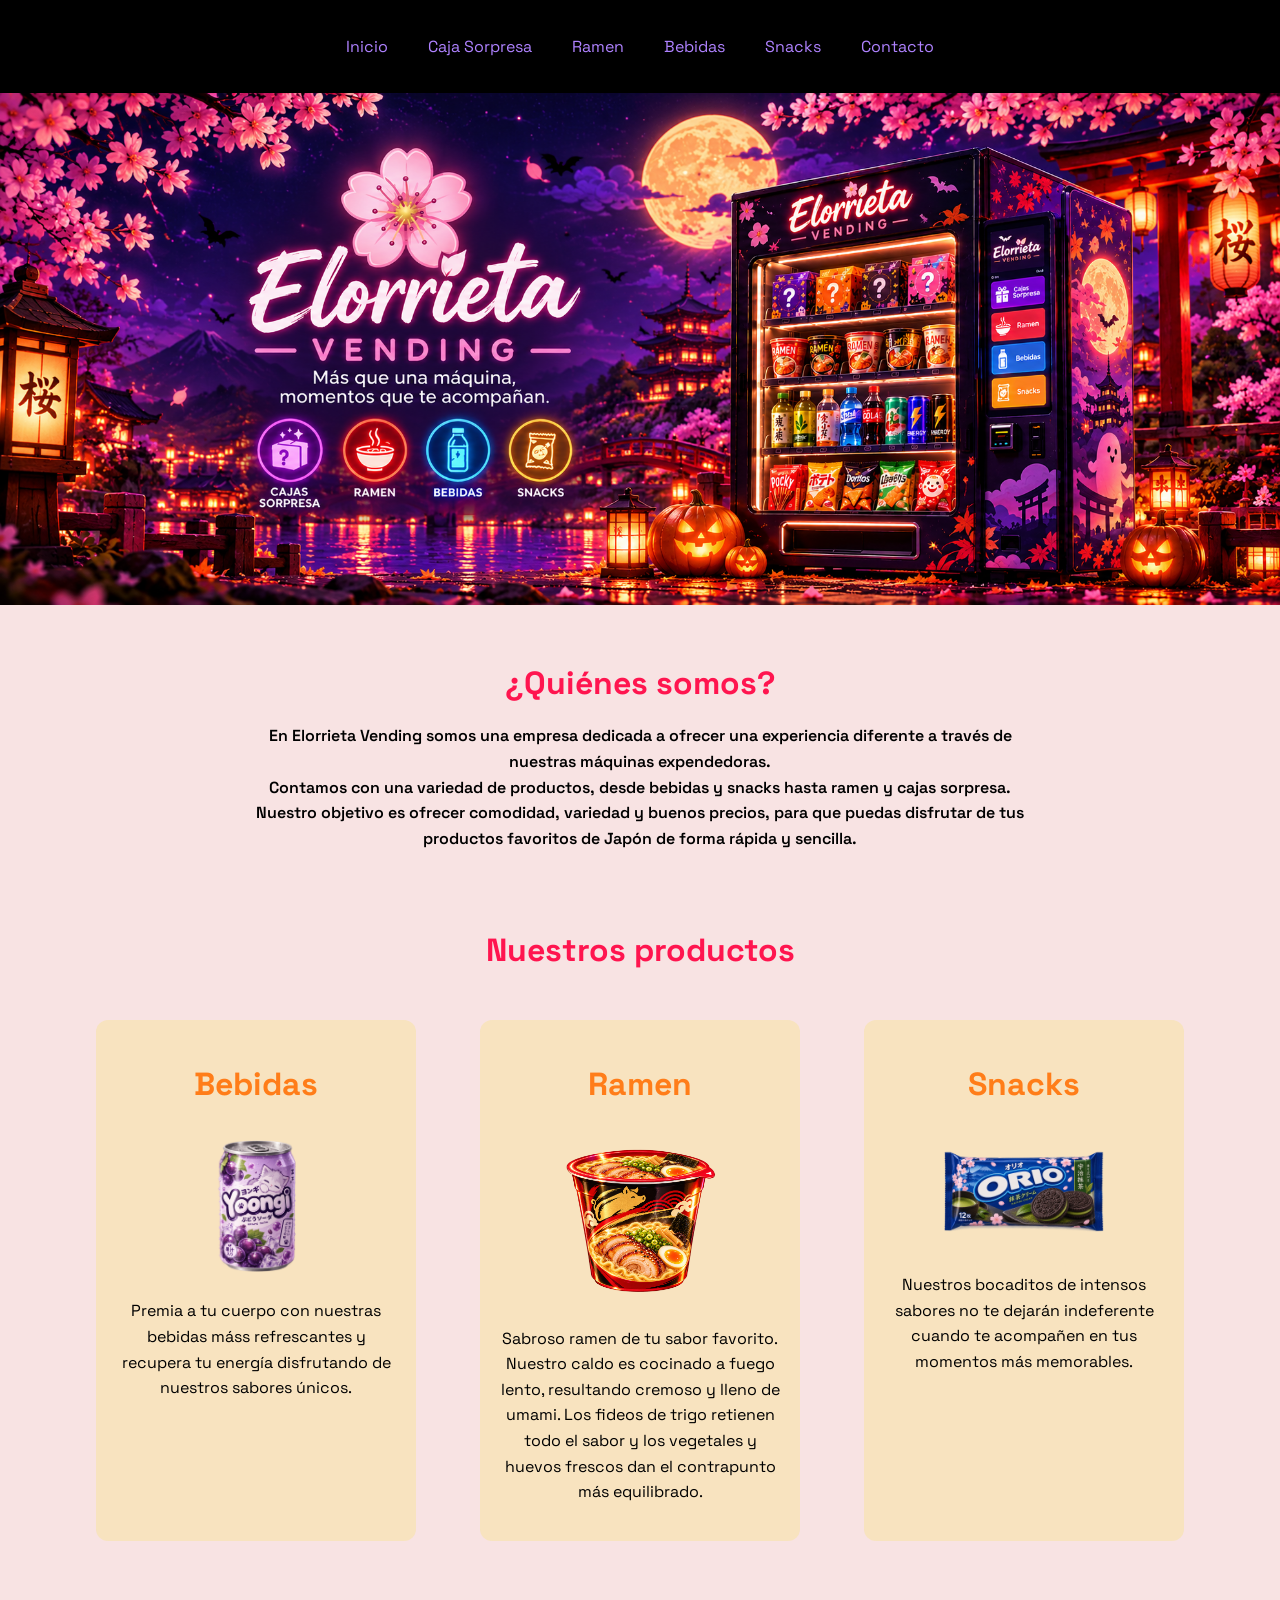
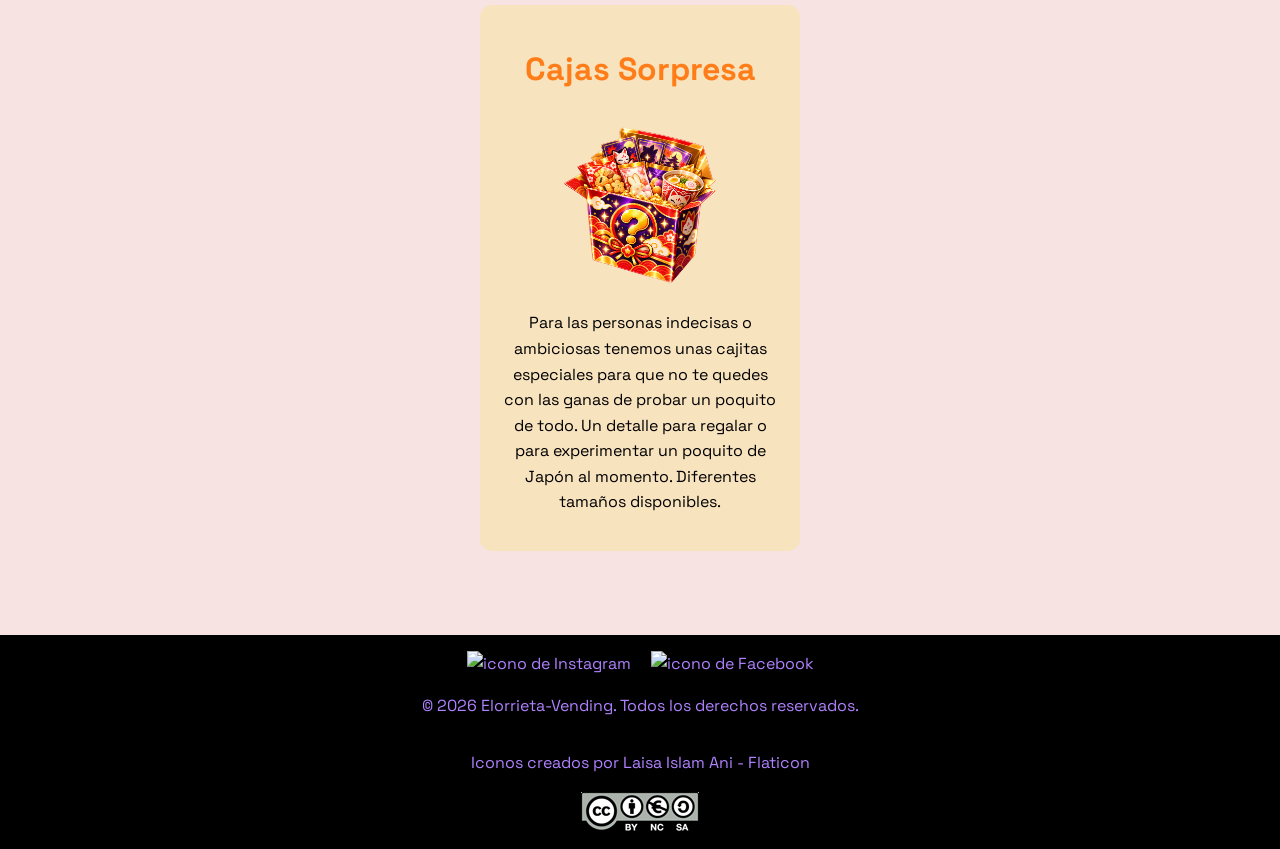
==== commit b1585828: "añadido creative commons en resto pags" ====
--- a/Web/Index.html
+++ b/Web/Index.html
@@ -111,6 +111,8 @@
             <p><a href="https://www.flaticon.es/packs/social-media-291"
                     title="iconos">Iconos creados por Laisa Islam Ani -
                     Flaticon</a></p>
+            <img src="Imagenes/Creative_cosas.png"
+                alt="Imagen de creative Commons">
         </footer>
     </body>
 
